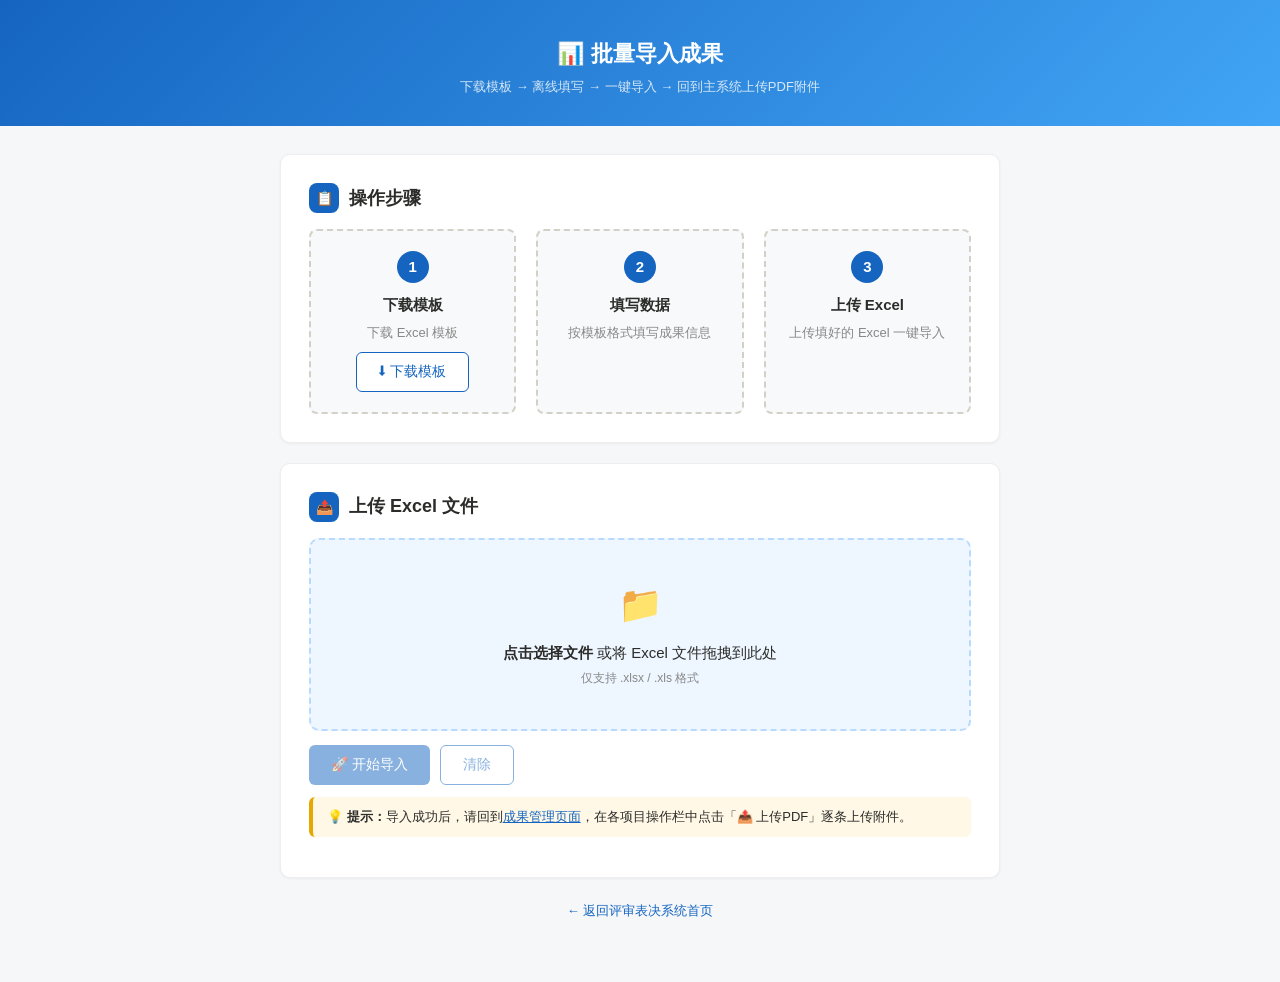
==== import.html @ ab926382 "批量导入 + PDF上传功能 & 稳定版本 新增： - import.html: Excel批量导入页面（下载模板→填数据→上传） - pdf-inject.js: 成果管理页操作栏注入PDF上传/查" ====
<!DOCTYPE html>
<html lang="zh-CN">
<head>
<meta charset="UTF-8">
<meta name="viewport" content="width=device-width,initial-scale=1.0">
<title>批量导入成果 - 科技奖评审表决系统</title>
<style>
  * { box-sizing: border-box; margin: 0; padding: 0; }
  body {
    font-family: -apple-system, "PingFang SC", "Microsoft YaHei", sans-serif;
    font-size: 15px; line-height: 1.6;
    color: #2c2c2a; background: #f6f7f9; min-height: 100vh;
  }
  .banner {
    background: linear-gradient(135deg, #1565c0 0%, #42a5f5 100%);
    color: #fff; padding: 36px 0 28px; text-align: center;
  }
  .banner h1 { font-size: 22px; font-weight: 600; margin-bottom: 6px; }
  .banner p  { font-size: 13px; opacity: 0.8; }
  .container { max-width: 760px; margin: 0 auto; padding: 28px 20px 60px; }
  .card {
    background: #fff; border-radius: 10px; padding: 28px;
    margin-bottom: 20px; box-shadow: 0 1px 3px rgba(0,0,0,0.05); border: 1px solid #eee;
  }
  .card h2 { font-size: 18px; font-weight: 600; margin-bottom: 16px; display: flex; align-items: center; gap: 10px; }
  .card h2 .icon {
    width: 30px; height: 30px; border-radius: 8px; background: #1565c0; color: #fff;
    display: flex; align-items: center; justify-content: center; font-size: 14px;
  }
  .step-row { display: flex; gap: 20px; flex-wrap: wrap; }
  .step-card {
    flex: 1; min-width: 180px; background: #f8f9fa;
    border-radius: 8px; padding: 20px; text-align: center; border: 2px dashed #d3d1c7;
  }
  .step-card .num {
    width: 32px; height: 32px; border-radius: 50%; background: #1565c0;
    color: #fff; font-size: 15px; font-weight: 700;
    display: flex; align-items: center; justify-content: center; margin: 0 auto 10px;
  }
  .step-card h4 { font-size: 15px; margin-bottom: 6px; }
  .step-card p  { font-size: 13px; color: #888; }
  .btn {
    display: inline-flex; align-items: center; gap: 6px;
    padding: 10px 22px; border-radius: 6px; font-size: 14px;
    font-weight: 500; cursor: pointer; border: none; text-decoration: none; transition: all 0.2s;
  }
  .btn-primary { background: #1565c0; color: #fff; }
  .btn-primary:hover { background: #0d47a1; }
  .btn-outline { background: #fff; color: #1565c0; border: 1.5px solid #1565c0; }
  .btn-outline:hover { background: #eef6ff; }
  .btn:disabled { opacity: 0.5; cursor: not-allowed; }
  .upload-zone {
    border: 2px dashed #b8daff; border-radius: 10px; padding: 36px 20px;
    text-align: center; background: #eef6ff; cursor: pointer; transition: all 0.2s;
  }
  .upload-zone:hover { border-color: #1565c0; background: #dceeff; }
  .upload-zone.active { border-color: #22c55e; background: #f0fdf4; }
  .upload-zone .icon-upload { font-size: 36px; margin-bottom: 8px; }
  .upload-zone p { margin: 4px 0; }
  .upload-zone .hint { font-size: 12px; color: #888; }
  #fileInput { display: none; }
  .file-name {
    display: inline-block; padding: 6px 14px; background: #eef6ff;
    border-radius: 6px; font-size: 13px; margin-top: 8px;
  }
  .result-table {
    width: 100%; border-collapse: collapse; margin-top: 12px; font-size: 14px;
  }
  .result-table th, .result-table td { border: 1px solid #dee2e6; padding: 8px 12px; text-align: left; }
  .result-table th { background: #f8f9fa; }
  .result-table tr:nth-child(even) { background: #fafbfc; }
  .summary { display: flex; gap: 16px; margin: 12px 0; flex-wrap: wrap; }
  .summary-item {
    padding: 12px 20px; border-radius: 8px; text-align: center; min-width: 100px; font-weight: 600;
  }
  .summary-item.success { background: #f0fdf4; color: #16a34a; }
  .summary-item.fail    { background: #fef0f0; color: #dc3545; }
  .summary-item.total   { background: #eef6ff; color: #1565c0; }
  .summary-item .num    { font-size: 28px; display: block; }
  .hidden { display: none; }
  .tip {
    background: #fff8e6; border-left: 4px solid #e6a700;
    border-radius: 6px; padding: 10px 14px; margin: 12px 0; font-size: 13px;
  }
  .back-link { text-align: center; margin-top: 8px; }
  .back-link a { color: #1565c0; text-decoration: none; font-size: 13px; }
  .back-link a:hover { text-decoration: underline; }
  .progress-bar-wrap { background: #e0e0e0; border-radius: 6px; height: 8px; margin: 8px 0; overflow: hidden; }
  .progress-bar-inner { height: 100%; background: #1565c0; border-radius: 6px; transition: width 0.3s; width: 0; }
</style>
</head>
<body>

<div class="banner">
  <h1>📊 批量导入成果</h1>
  <p>下载模板 → 离线填写 → 一键导入 → 回到主系统上传PDF附件</p>
</div>

<div class="container">
  <div class="card">
    <h2><span class="icon">📋</span> 操作步骤</h2>
    <div class="step-row">
      <div class="step-card">
        <div class="num">1</div><h4>下载模板</h4>
        <p>下载 Excel 模板</p>
        <button class="btn btn-outline" onclick="downloadTemplate()" style="margin-top:8px;">⬇ 下载模板</button>
      </div>
      <div class="step-card">
        <div class="num">2</div><h4>填写数据</h4>
        <p>按模板格式填写成果信息</p>
      </div>
      <div class="step-card">
        <div class="num">3</div><h4>上传 Excel</h4>
        <p>上传填好的 Excel 一键导入</p>
      </div>
    </div>
  </div>

  <div class="card" id="uploadCard">
    <h2><span class="icon">📤</span> 上传 Excel 文件</h2>
    <div class="upload-zone" id="dropZone" onclick="document.getElementById('fileInput').click()">
      <div class="icon-upload">📁</div>
      <p><strong>点击选择文件</strong> 或将 Excel 文件拖拽到此处</p>
      <p class="hint">仅支持 .xlsx / .xls 格式</p>
      <div id="fileNameDisplay" class="file-name hidden"></div>
    </div>
    <input type="file" id="fileInput" accept=".xlsx,.xls" onchange="handleFileSelect(event)">
    <div style="margin-top:14px; display:flex; gap:10px;">
      <button class="btn btn-primary" id="importBtn" disabled onclick="startImport()">🚀 开始导入</button>
      <button class="btn btn-outline" id="clearBtn" disabled onclick="clearFile()">清除</button>
    </div>
    <div class="tip">
      <strong>💡 提示：</strong>导入成功后，请回到<a href="/" style="color:#1565c0;">成果管理页面</a>，在各项目操作栏中点击「📤 上传PDF」逐条上传附件。
    </div>
  </div>

  <div class="card hidden" id="resultCard">
    <h2><span class="icon">📊</span> 导入结果</h2>
    <div id="progressArea" class="hidden">
      <p>正在导入...</p>
      <div class="progress-bar-wrap"><div class="progress-bar-inner" id="progressBar"></div></div>
    </div>
    <div class="summary hidden" id="summaryArea">
      <div class="summary-item total"><span class="num" id="totalNum">0</span>总计</div>
      <div class="summary-item success"><span class="num" id="successNum">0</span>成功</div>
      <div class="summary-item fail"><span class="num" id="failNum">0</span>失败</div>
    </div>
    <div id="errorArea" class="hidden">
      <h4 style="margin:12px 0 6px; color:#dc3545;">错误详情</h4>
      <table class="result-table">
        <thead><tr><th style="width:60px">行号</th><th>错误信息</th></tr></thead>
        <tbody id="errorTbody"></tbody>
      </table>
    </div>
    <button class="btn btn-outline" onclick="resetImport()" style="margin-top:14px;">📤 继续导入</button>
  </div>

  <div class="back-link"><a href="/">← 返回评审表决系统首页</a></div>
</div>

<script>
  var SELECTED_FILE = null;
  var API_BASE = window._$base_url || 'http://localhost:7003';

  function downloadTemplate() {
    var a = document.createElement('a');
    a.href = API_BASE + '/achievement/template';
    a.download = '成果导入模板.xlsx';
    document.body.appendChild(a); a.click(); document.body.removeChild(a);
  }

  var dropZone = document.getElementById('dropZone');
  dropZone.addEventListener('dragover', function(e) { e.preventDefault(); dropZone.classList.add('active'); });
  dropZone.addEventListener('dragleave', function() { dropZone.classList.remove('active'); });
  dropZone.addEventListener('drop', function(e) {
    e.preventDefault(); dropZone.classList.remove('active');
    if (e.dataTransfer.files.length > 0) setFile(e.dataTransfer.files[0]);
  });

  function handleFileSelect(e) { if (e.target.files.length > 0) setFile(e.target.files[0]); }

  function setFile(file) {
    var ext = file.name.split('.').pop().toLowerCase();
    if (ext !== 'xlsx' && ext !== 'xls') { alert('仅支持 .xlsx 或 .xls 格式！'); return; }
    SELECTED_FILE = file;
    var d = document.getElementById('fileNameDisplay');
    d.textContent = '已选择: ' + file.name + ' (' + formatSize(file.size) + ')';
    d.classList.remove('hidden');
    document.getElementById('importBtn').disabled = false;
    document.getElementById('clearBtn').disabled = false;
  }

  function clearFile() {
    SELECTED_FILE = null;
    document.getElementById('fileInput').value = '';
    document.getElementById('fileNameDisplay').classList.add('hidden');
    document.getElementById('importBtn').disabled = true;
    document.getElementById('clearBtn').disabled = true;
  }

  function startImport() {
    if (!SELECTED_FILE) return;
    document.getElementById('progressArea').classList.remove('hidden');
    document.getElementById('summaryArea').classList.add('hidden');
    document.getElementById('errorArea').classList.add('hidden');
    document.getElementById('resultCard').classList.remove('hidden');
    document.getElementById('importBtn').disabled = true;
    document.getElementById('progressBar').style.width = '30%';

    var fd = new FormData(); fd.append('file', SELECTED_FILE);
    var xhr = new XMLHttpRequest();
    xhr.open('POST', API_BASE + '/achievement/import', true);
    xhr.upload.onprogress = function(e) {
      if (e.lengthComputable) document.getElementById('progressBar').style.width = (30+(e.loaded/e.total)*40)+'%';
    };
    xhr.onload = function() {
      document.getElementById('progressBar').style.width = '100%';
      setTimeout(function() {
        document.getElementById('progressArea').classList.add('hidden');
        try { showResult(JSON.parse(xhr.responseText).data || {}); } catch(e) { alert('解析结果失败'); }
      }, 400);
    };
    xhr.onerror = function() {
      alert('导入请求失败，请检查后端服务是否正常运行');
      document.getElementById('progressArea').classList.add('hidden');
      document.getElementById('importBtn').disabled = false;
    };
    xhr.send(fd);
  }

  function showResult(data) {
    var total = data.total || 0, success = data.success || 0, fail = data.fail || 0;
    document.getElementById('totalNum').textContent = total;
    document.getElementById('successNum').textContent = success;
    document.getElementById('failNum').textContent = fail;
    document.getElementById('summaryArea').classList.remove('hidden');
    if (fail > 0 && data.errors && data.errors.length > 0) {
      var tb = document.getElementById('errorTbody'); tb.innerHTML = '';
      data.errors.forEach(function(e) {
        var tr = document.createElement('tr');
        tr.innerHTML = '<td>' + e.row + '</td><td>' + e.message + '</td>';
        tb.appendChild(tr);
      });
      document.getElementById('errorArea').classList.remove('hidden');
    }
    document.getElementById('importBtn').disabled = false;
  }

  function resetImport() { clearFile(); document.getElementById('resultCard').classList.add('hidden'); }

  function formatSize(bytes) {
    if (bytes < 1024) return bytes + ' B';
    if (bytes < 1024*1024) return (bytes/1024).toFixed(1) + ' KB';
    return (bytes/(1024*1024)).toFixed(2) + ' MB';
  }
</script>
</body>
</html>
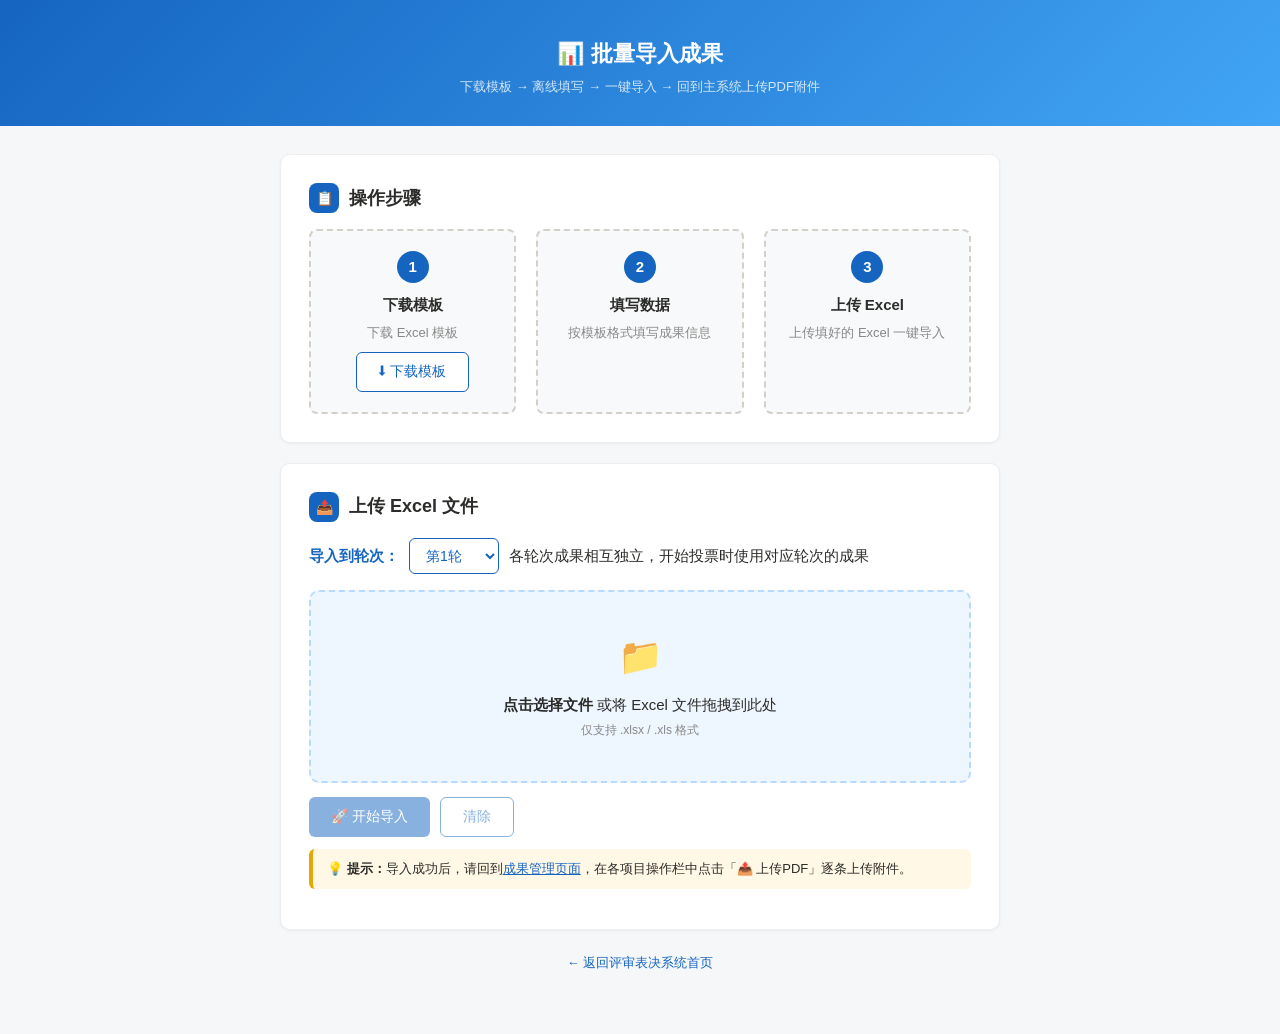
==== commit d2ab2def: "成果按轮次隔离管理：achievement表加round_num字段（旧数据迁移至第1轮），成果管理页加轮次选择(1-10轮)，导入页可选轮次，开始投票仅初始化对应轮次成果，各轮投票结果独立保留" ====
--- a/import.html
+++ b/import.html
@@ -118,6 +118,22 @@
 
   <div class="card" id="uploadCard">
     <h2><span class="icon">📤</span> 上传 Excel 文件</h2>
+    <div style="margin-bottom:16px; display:flex; align-items:center; gap:10px;">
+      <label for="roundSel" style="font-weight:600; color:#1565c0;">导入到轮次：</label>
+      <select id="roundSel" class="btn btn-outline" style="padding:8px 12px; font-size:14px;">
+        <option value="1" selected>第1轮</option>
+        <option value="2">第2轮</option>
+        <option value="3">第3轮</option>
+        <option value="4">第4轮</option>
+        <option value="5">第5轮</option>
+        <option value="6">第6轮</option>
+        <option value="7">第7轮</option>
+        <option value="8">第8轮</option>
+        <option value="9">第9轮</option>
+        <option value="10">第10轮</option>
+      </select>
+      <span class="hint">各轮次成果相互独立，开始投票时使用对应轮次的成果</span>
+    </div>
     <div class="upload-zone" id="dropZone" onclick="document.getElementById('fileInput').click()">
       <div class="icon-upload">📁</div>
       <p><strong>点击选择文件</strong> 或将 Excel 文件拖拽到此处</p>
@@ -144,6 +160,7 @@
       <div class="summary-item total"><span class="num" id="totalNum">0</span>总计</div>
       <div class="summary-item success"><span class="num" id="successNum">0</span>成功</div>
       <div class="summary-item fail"><span class="num" id="failNum">0</span>失败</div>
+      <div class="summary-item" style="background:#fff8e6;color:#e6a700;"><span class="num" id="skippedNum">0</span>重复已跳过</div>
     </div>
     <div id="errorArea" class="hidden">
       <h4 style="margin:12px 0 6px; color:#dc3545;">错误详情</h4>
@@ -161,6 +178,15 @@
 <script>
   var SELECTED_FILE = null;
   var API_BASE = window._$base_url || 'http://localhost:7003';
+
+  // 从 URL 参数读取轮次（管理端跳转带 ?round=N），自动选中
+  (function initRound() {
+    var m = location.search.match(/[?&]round=(\d+)/);
+    if (m) {
+      var sel = document.getElementById('roundSel');
+      if (sel) sel.value = m[1];
+    }
+  })();
 
   function downloadTemplate() {
     var a = document.createElement('a');
@@ -207,9 +233,11 @@
     document.getElementById('importBtn').disabled = true;
     document.getElementById('progressBar').style.width = '30%';
 
-    var fd = new FormData(); fd.append('file', SELECTED_FILE);
+    var roundSel = document.getElementById('roundSel');
+    var roundNum = roundSel ? Number(roundSel.value) : 1;
+    var fd = new FormData(); fd.append('file', SELECTED_FILE); fd.append('roundNum', roundNum);
     var xhr = new XMLHttpRequest();
-    xhr.open('POST', API_BASE + '/achievement/import', true);
+    xhr.open('POST', API_BASE + '/achievement/import?roundNum=' + roundNum, true);
     xhr.upload.onprogress = function(e) {
       if (e.lengthComputable) document.getElementById('progressBar').style.width = (30+(e.loaded/e.total)*40)+'%';
     };
@@ -229,18 +257,31 @@
   }
 
   function showResult(data) {
-    var total = data.total || 0, success = data.success || 0, fail = data.fail || 0;
+    var total = data.total || 0, success = data.success || 0, fail = data.fail || 0, skipped = data.skipped || 0;
     document.getElementById('totalNum').textContent = total;
     document.getElementById('successNum').textContent = success;
     document.getElementById('failNum').textContent = fail;
+    document.getElementById('skippedNum').textContent = skipped;
     document.getElementById('summaryArea').classList.remove('hidden');
+    var hasErrors = false;
+    var tb = document.getElementById('errorTbody'); tb.innerHTML = '';
     if (fail > 0 && data.errors && data.errors.length > 0) {
-      var tb = document.getElementById('errorTbody'); tb.innerHTML = '';
       data.errors.forEach(function(e) {
         var tr = document.createElement('tr');
-        tr.innerHTML = '<td>' + e.row + '</td><td>' + e.message + '</td>';
+        tr.innerHTML = '<td>' + e.row + '</td><td style="color:#dc3545;">' + e.message + '</td>';
         tb.appendChild(tr);
       });
+      hasErrors = true;
+    }
+    if (skipped > 0 && data.skippedErrors && data.skippedErrors.length > 0) {
+      data.skippedErrors.forEach(function(e) {
+        var tr = document.createElement('tr');
+        tr.innerHTML = '<td>' + e.row + '</td><td style="color:#e6a700;">' + e.message + '</td>';
+        tb.appendChild(tr);
+      });
+      hasErrors = true;
+    }
+    if (hasErrors) {
       document.getElementById('errorArea').classList.remove('hidden');
     }
     document.getElementById('importBtn').disabled = false;
